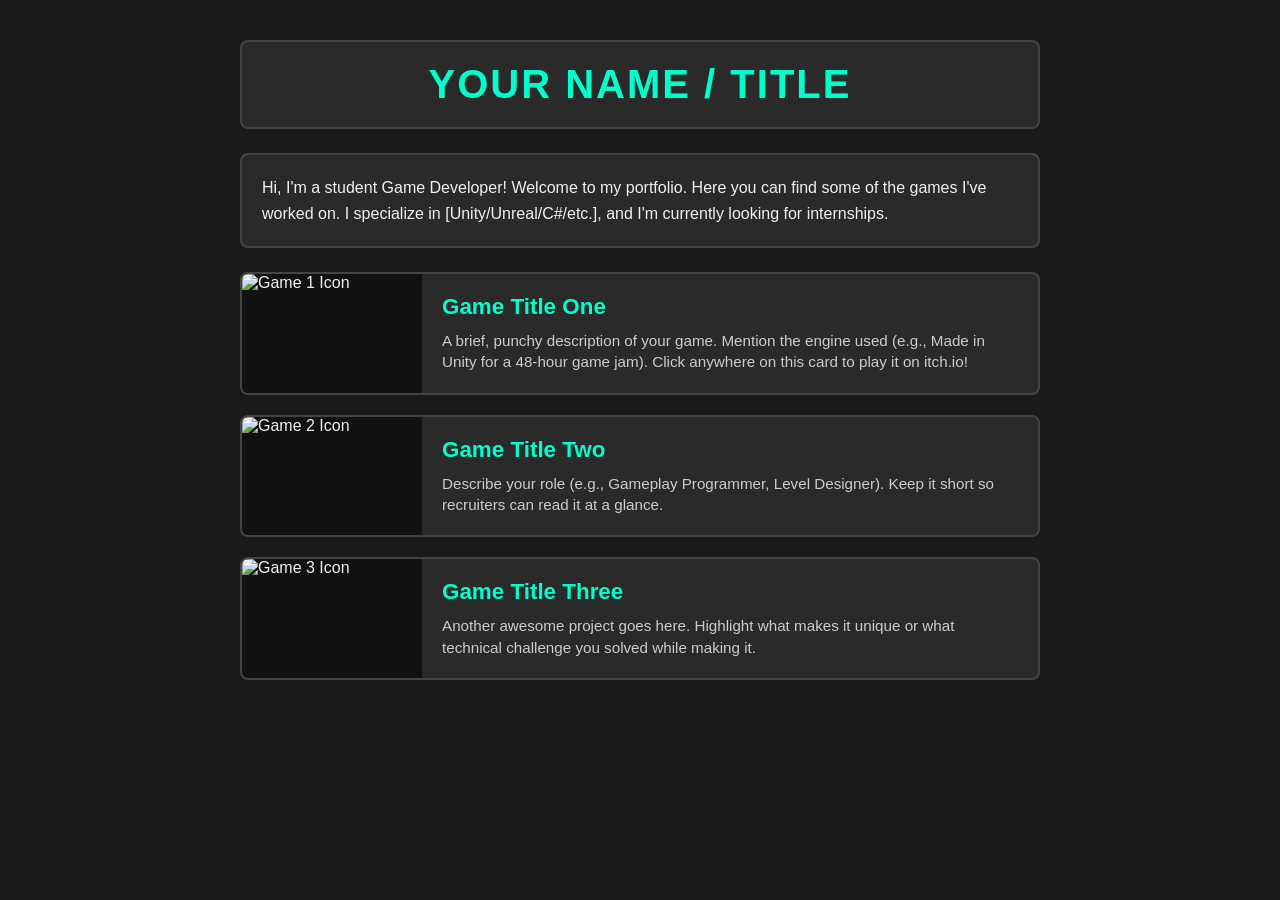
==== index.html @ 4d973065 "fix: folder fix" ====
<!DOCTYPE html>
<html lang="en">
<head>
    <meta charset="UTF-8">
    <meta name="viewport" content="width=device-width, initial-scale=1.0">
    <title>My Game Dev Portfolio</title>
    <link rel="stylesheet" href="style.css">
</head>
<body>

    <div class="portfolio-container">
        
        <header class="portfolio-header">
            <h1>YOUR NAME / TITLE</h1>
        </header>

        <section class="portfolio-bio">
            <p>Hi, I'm a student Game Developer! Welcome to my portfolio. Here you can find some of the games I've worked on. I specialize in [Unity/Unreal/C#/etc.], and I'm currently looking for internships.</p>
        </section>

        <main class="projects-list">

            <a href="https://your-username.itch.io/your-game-1" target="_blank" class="project-card">
                <div class="project-image-box">
                    <img src="https://via.placeholder.com/150" alt="Game 1 Icon" class="project-icon">
                </div>
                <div class="project-details">
                    <h3>Game Title One</h3>
                    <p>A brief, punchy description of your game. Mention the engine used (e.g., Made in Unity for a 48-hour game jam). Click anywhere on this card to play it on itch.io!</p>
                </div>
            </a>

            <a href="https://your-username.itch.io/your-game-2" target="_blank" class="project-card">
                <div class="project-image-box">
                    <img src="https://via.placeholder.com/150" alt="Game 2 Icon" class="project-icon">
                </div>
                <div class="project-details">
                    <h3>Game Title Two</h3>
                    <p>Describe your role (e.g., Gameplay Programmer, Level Designer). Keep it short so recruiters can read it at a glance.</p>
                </div>
            </a>

            <a href="https://your-username.itch.io/your-game-3" target="_blank" class="project-card">
                <div class="project-image-box">
                    <img src="https://via.placeholder.com/150" alt="Game 3 Icon" class="project-icon">
                </div>
                <div class="project-details">
                    <h3>Game Title Three</h3>
                    <p>Another awesome project goes here. Highlight what makes it unique or what technical challenge you solved while making it.</p>
                </div>
            </a>

        </main>
    </div>

</body>
</html>
---- style.css ----
/* --- Global Styles --- */
* {
    box-sizing: border-box;
    margin: 0;
    padding: 0;
    font-family: 'Segoe UI', Tahoma, Geneva, Verdana, sans-serif;
}

body {
    background-color: #1a1a1a; /* Dark background - classic for game dev portfolios */
    color: #f0f0f0;
    display: flex;
    justify-content: center;
    padding: 40px 20px;
}

.portfolio-container {
    width: 100%;
    max-width: 800px; /* Keeps the layout neat and centered */
    display: flex;
    flex-direction: column;
    gap: 24px;
}

/* --- Header / Title --- */
.portfolio-header {
    background-color: #2a2a2a;
    border: 2px solid #444;
    padding: 20px;
    text-align: center;
    border-radius: 8px;
}

.portfolio-header h1 {
    font-size: 2.5rem;
    letter-spacing: 2px;
    color: #00ffcc; /* Accent color for a nice dev vibe */
}

/* --- Bio Section --- */
.portfolio-bio {
    background-color: #2a2a2a;
    border: 2px solid #444;
    padding: 20px;
    border-radius: 8px;
    line-height: 1.6;
}

/* --- Projects List & Cards --- */
.projects-list {
    display: flex;
    flex-direction: column;
    gap: 20px;
}

/* Making the entire row a clickable link */
.project-card {
    display: flex;
    background-color: #2a2a2a;
    border: 2px solid #444;
    border-radius: 8px;
    overflow: hidden;
    text-decoration: none; /* Removes underline from links */
    color: inherit;
    transition: transform 0.2s ease, border-color 0.2s ease;
}

/* Hover effect to show it's clickable */
.project-card:hover {
    transform: translateY(-3px);
    border-color: #00ffcc;
    background-color: #333;
}

/* Left Box: Image/Icon */
.project-image-box {
    width: 180px; /* Fixed width for the image slot */
    min-width: 180px;
    background-color: #111;
    display: flex;
    align-items: center;
    justify-content: center;
}

.project-icon {
    width: 100%;
    height: 100%;
    object-fit: cover; /* Prevents stretching of your project images */
}

/* Right Box: Text Details */
.project-details {
    padding: 20px;
    display: flex;
    flex-direction: column;
    justify-content: center;
    gap: 10px;
}

.project-details h3 {
    color: #00ffcc;
    font-size: 1.4rem;
}

.project-details p {
    font-size: 0.95rem;
    color: #cccccc;
    line-height: 1.4;
}

/* --- Responsive Layout for Mobile Devices --- */
@media (max-width: 600px) {
    .project-card {
        flex-direction: column; /* Stacks image on top of text on small screens */
    }
    
    .project-image-box {
        width: 100%;
        height: 150px;
    }
}
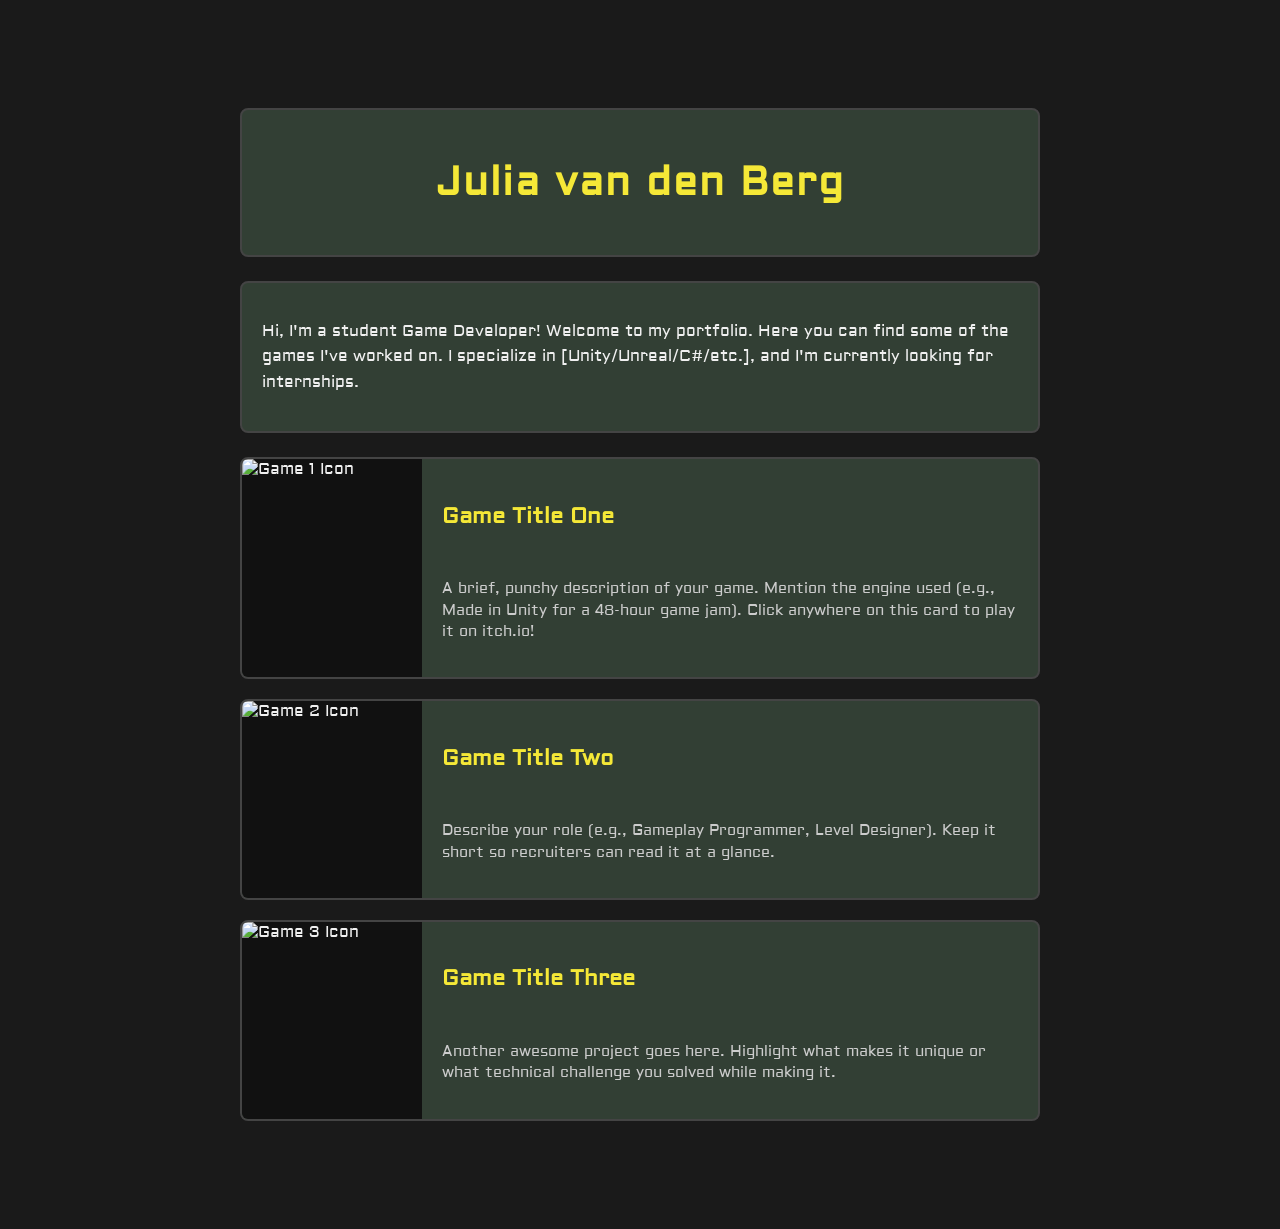
==== commit 0950685d: "mooiii" ====
--- a/index.html
+++ b/index.html
@@ -11,7 +11,7 @@
     <div class="portfolio-container">
         
         <header class="portfolio-header">
-            <h1>YOUR NAME / TITLE</h1>
+            <h1>Julia van den Berg</h1>
         </header>
 
         <section class="portfolio-bio">
--- a/style.css
+++ b/style.css
@@ -1,22 +1,39 @@
+/* --- Custom Font Setup --- */
+@font-face {
+    font-family: 'Aldrich';
+    src: url('Fonts/Aldrich-Regular.ttf') format('truetype');
+    font-weight: normal;
+    font-style: normal;
+}
+
 /* --- Global Styles --- */
 * {
     box-sizing: border-box;
-    margin: 0;
-    padding: 0;
-    font-family: 'Segoe UI', Tahoma, Geneva, Verdana, sans-serif;
+    margin: 100;
+    padding: 1;
+    font-family: 'Aldrich', 'Segoe UI', Tahoma, Geneva, Verdana, sans-serif;
 }
 
 body {
-    background-color: #1a1a1a; /* Dark background - classic for game dev portfolios */
+    /* Set your background image */
+    background-image: url('Images/mountainbackground.png');
+    background-size: cover;       /* Scales the image to completely fill the screen width */
+    background-position: top center; /* CRITICAL: Starts the image perfectly at the top */
+    background-repeat: no-repeat;  /* Prevents the image from tiling/repeating */
+    background-attachment: scroll; /* CRITICAL: Allows the image to move naturally when you scroll */
+    
+    /* Fallback background color in case the image takes a second to load */
+    background-color: #1a1a1a; 
+    
     color: #f0f0f0;
     display: flex;
     justify-content: center;
-    padding: 40px 20px;
+    padding: 100px 20px;
 }
 
 .portfolio-container {
     width: 100%;
-    max-width: 800px; /* Keeps the layout neat and centered */
+    max-width: 800px;
     display: flex;
     flex-direction: column;
     gap: 24px;
@@ -24,7 +41,9 @@
 
 /* --- Header / Title --- */
 .portfolio-header {
-    background-color: #2a2a2a;
+    /* Added an alpha channel (last number) to make the background slightly transparent */
+    background-color: rgba(56, 71, 58, 0.85); 
+    backdrop-filter: blur(5px); /* Gives a sleek blurred-glass effect over the mountain image */
     border: 2px solid #444;
     padding: 20px;
     text-align: center;
@@ -34,12 +53,13 @@
 .portfolio-header h1 {
     font-size: 2.5rem;
     letter-spacing: 2px;
-    color: #00ffcc; /* Accent color for a nice dev vibe */
+    color: #f5e837;
 }
 
 /* --- Bio Section --- */
 .portfolio-bio {
-    background-color: #2a2a2a;
+    background-color: rgba(56, 71, 58, 0.85);
+    backdrop-filter: blur(5px);
     border: 2px solid #444;
     padding: 20px;
     border-radius: 8px;
@@ -53,28 +73,27 @@
     gap: 20px;
 }
 
-/* Making the entire row a clickable link */
 .project-card {
     display: flex;
-    background-color: #2a2a2a;
+    background-color: rgba(56, 71, 58, 0.85);
+    backdrop-filter: blur(5px);
     border: 2px solid #444;
     border-radius: 8px;
     overflow: hidden;
-    text-decoration: none; /* Removes underline from links */
+    text-decoration: none;
     color: inherit;
-    transition: transform 0.2s ease, border-color 0.2s ease;
+    transition: transform 0.2s ease, border-color 0.2s ease, background-color 0.2s ease;
 }
 
-/* Hover effect to show it's clickable */
 .project-card:hover {
     transform: translateY(-3px);
-    border-color: #00ffcc;
-    background-color: #333;
+    border-color: #f5e837;
+    background-color: rgba(51, 51, 51, 0.95);
 }
 
 /* Left Box: Image/Icon */
 .project-image-box {
-    width: 180px; /* Fixed width for the image slot */
+    width: 180px;
     min-width: 180px;
     background-color: #111;
     display: flex;
@@ -85,7 +104,7 @@
 .project-icon {
     width: 100%;
     height: 100%;
-    object-fit: cover; /* Prevents stretching of your project images */
+    object-fit: cover;
 }
 
 /* Right Box: Text Details */
@@ -98,7 +117,7 @@
 }
 
 .project-details h3 {
-    color: #00ffcc;
+    color: #f5e837;
     font-size: 1.4rem;
 }
 
@@ -111,7 +130,7 @@
 /* --- Responsive Layout for Mobile Devices --- */
 @media (max-width: 600px) {
     .project-card {
-        flex-direction: column; /* Stacks image on top of text on small screens */
+        flex-direction: column;
     }
     
     .project-image-box {
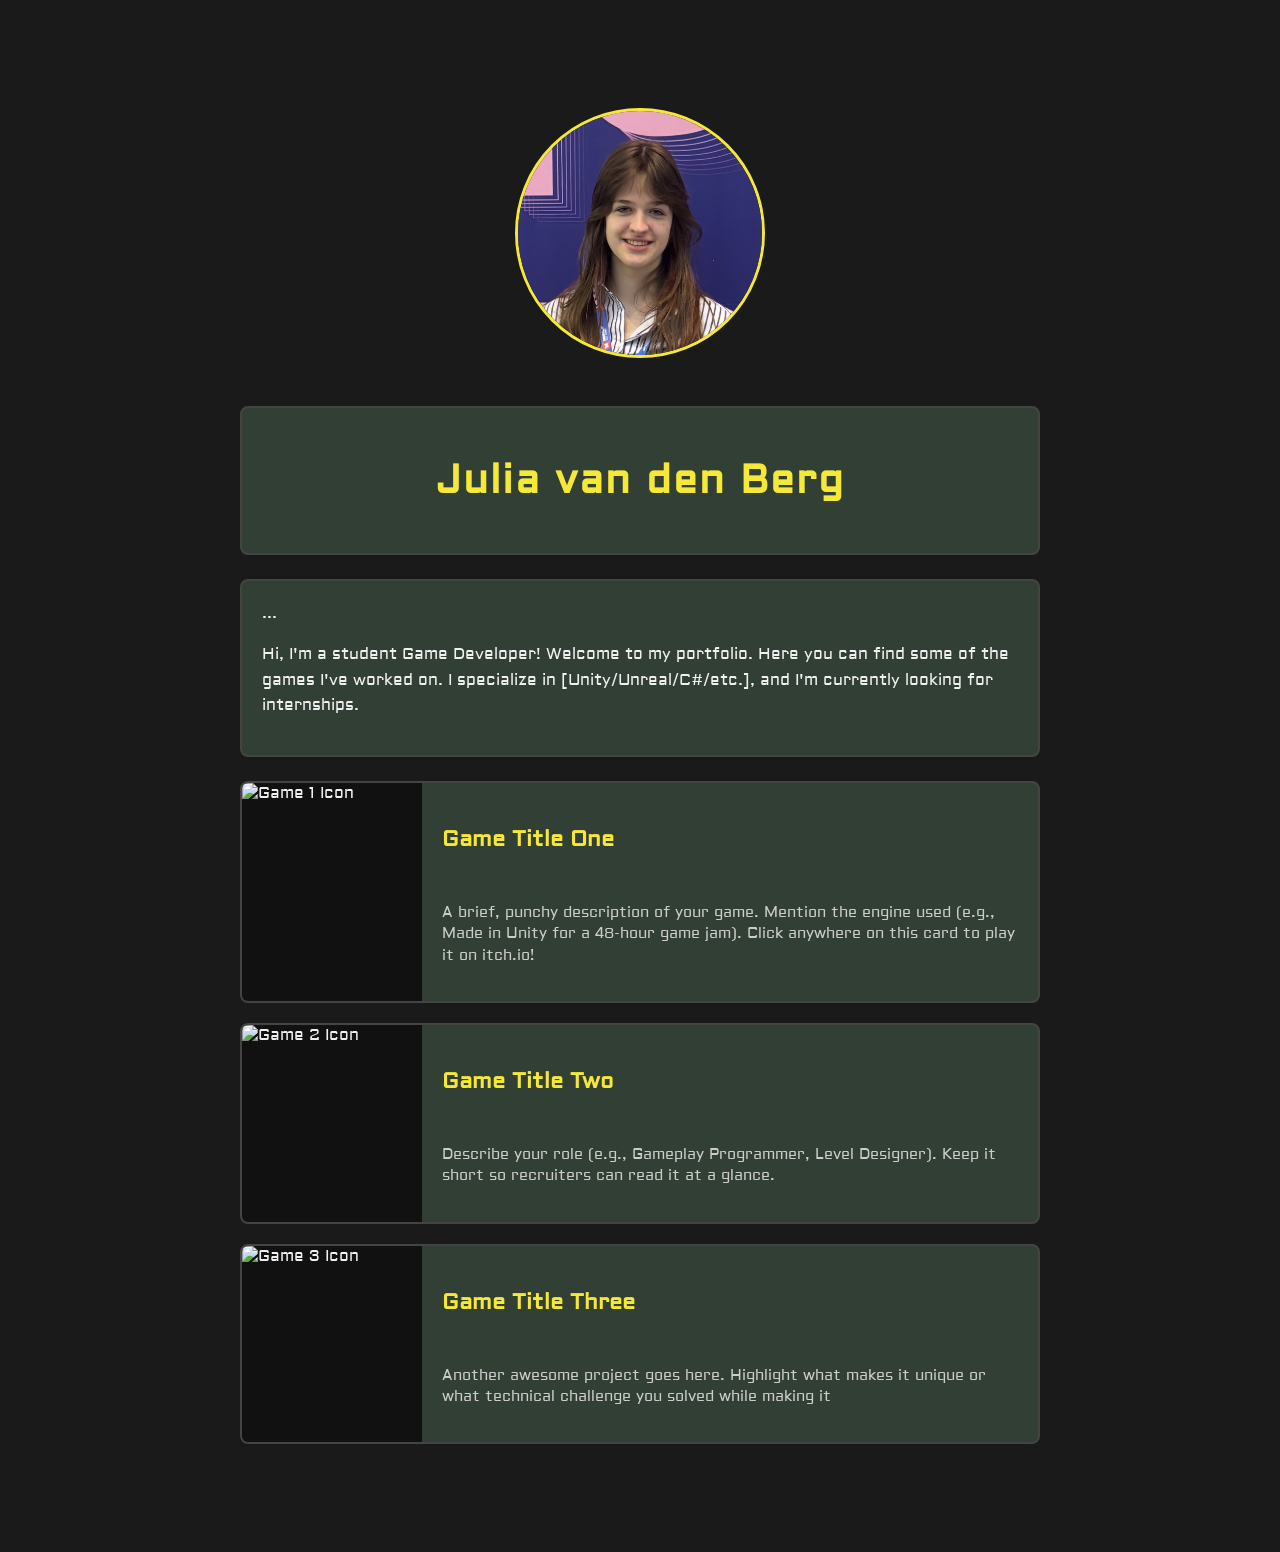
==== commit 5cdc8f46: "avatar added" ====
--- a/index.html
+++ b/index.html
@@ -10,11 +10,14 @@
 
     <div class="portfolio-container">
         
+        <img src="Images/portret.png" alt="Julia van den Berg Portrait" class="portfolio-avatar">
+        
         <header class="portfolio-header">
             <h1>Julia van den Berg</h1>
         </header>
 
         <section class="portfolio-bio">
+            ...
             <p>Hi, I'm a student Game Developer! Welcome to my portfolio. Here you can find some of the games I've worked on. I specialize in [Unity/Unreal/C#/etc.], and I'm currently looking for internships.</p>
         </section>
 
@@ -46,12 +49,4 @@
                 </div>
                 <div class="project-details">
                     <h3>Game Title Three</h3>
-                    <p>Another awesome project goes here. Highlight what makes it unique or what technical challenge you solved while making it.</p>
-                </div>
-            </a>
-
-        </main>
-    </div>
-
-</body>
-</html>+                    <p>Another awesome project goes here. Highlight what makes it unique or what technical challenge you solved while making it
--- a/style.css
+++ b/style.css
@@ -40,16 +40,30 @@
 }
 
 /* --- Header / Title --- */
+/* --- Header / Title --- */
 .portfolio-header {
-    /* Added an alpha channel (last number) to make the background slightly transparent */
     background-color: rgba(56, 71, 58, 0.85); 
-    backdrop-filter: blur(5px); /* Gives a sleek blurred-glass effect over the mountain image */
+    backdrop-filter: blur(5px); 
     border: 2px solid #444;
     padding: 20px;
     text-align: center;
     border-radius: 8px;
+    
+    /* Cleaned up: Removed the inner vertical flex stacking since the image left the building */
 }
 
+/* Updated: Styled as an independent floating element above the box */
+.portfolio-avatar {
+    width: 250px;  
+    height: 250px;
+    border-radius: 50%;
+    border: 3px solid #f5e837; 
+    object-fit: cover;
+    
+    /* Centering an independent element: 0 top, auto sides, 24px bottom gap to push the box away */
+    display: block;
+    margin: 0 auto 24px auto; 
+}
 .portfolio-header h1 {
     font-size: 2.5rem;
     letter-spacing: 2px;
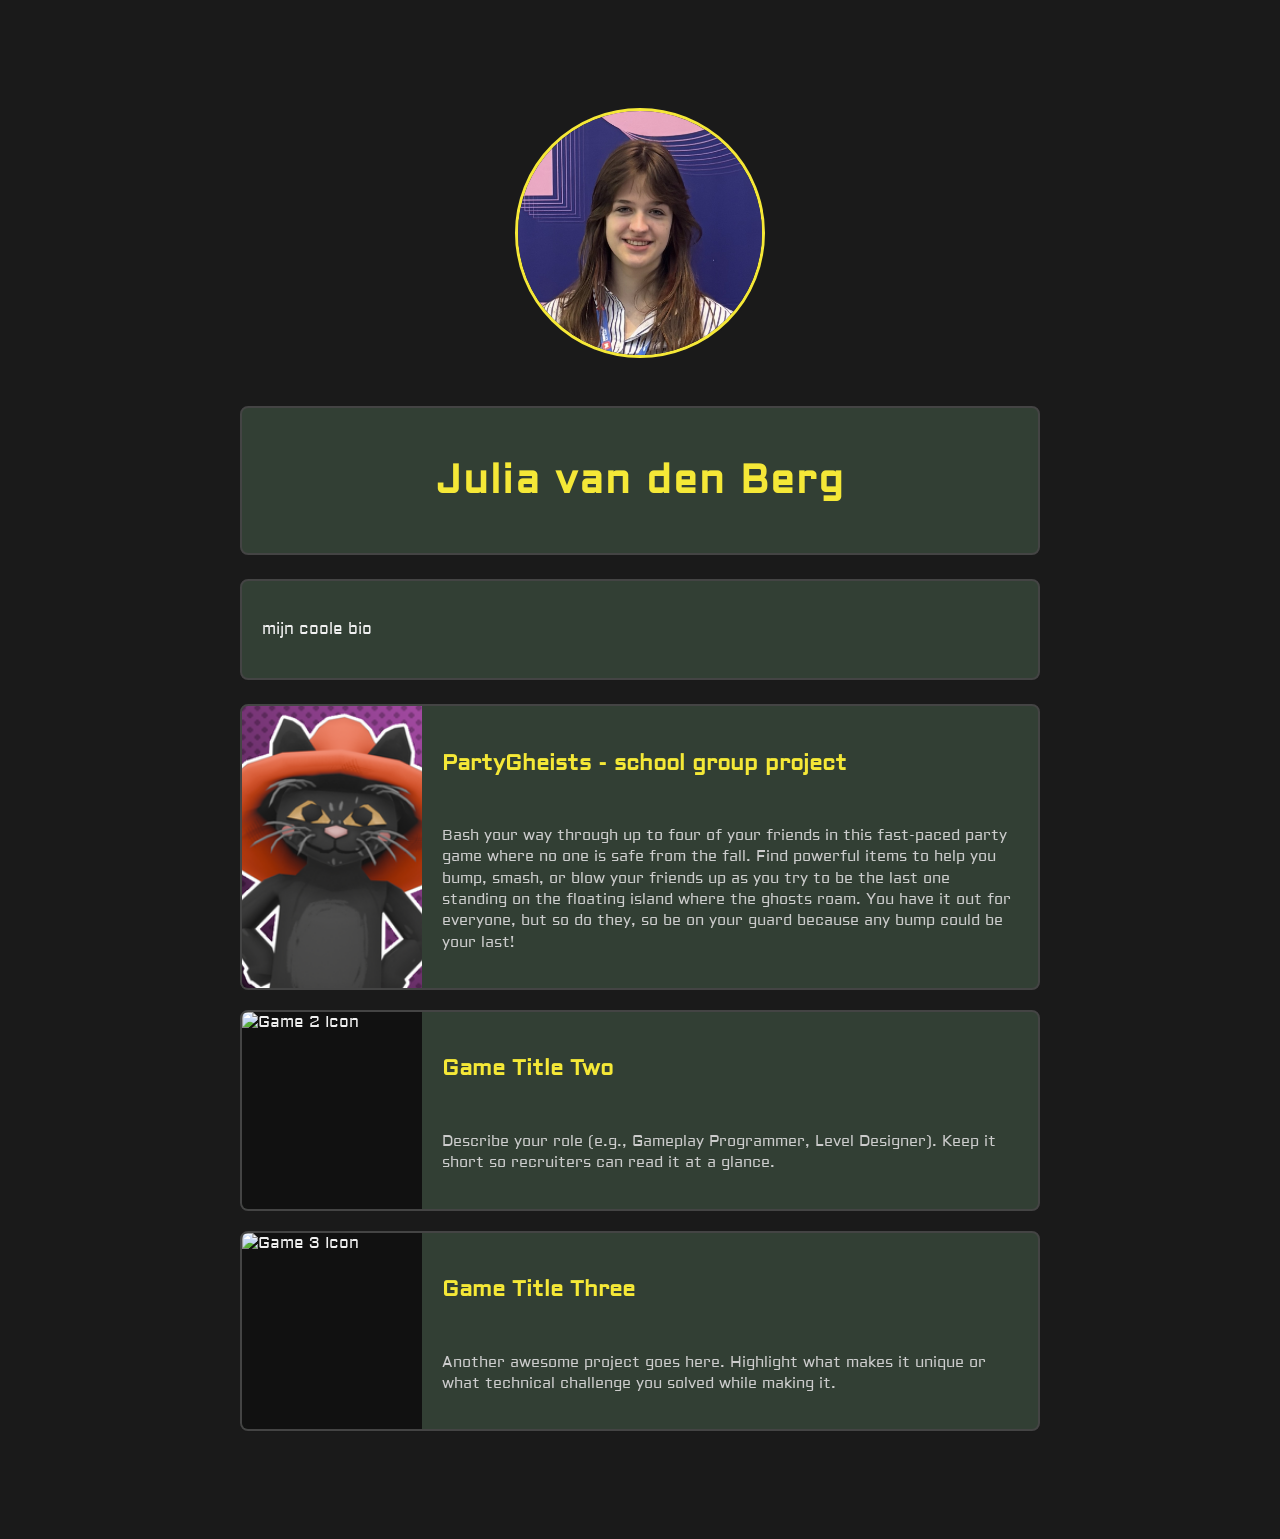
==== commit 76829bae: "partygheists game added" ====
--- a/index.html
+++ b/index.html
@@ -17,19 +17,21 @@
         </header>
 
         <section class="portfolio-bio">
-            ...
-            <p>Hi, I'm a student Game Developer! Welcome to my portfolio. Here you can find some of the games I've worked on. I specialize in [Unity/Unreal/C#/etc.], and I'm currently looking for internships.</p>
+            <p>mijn coole bio</p>
         </section>
 
         <main class="projects-list">
 
-            <a href="https://your-username.itch.io/your-game-1" target="_blank" class="project-card">
+            <a href="https://yordin-van-mourik.itch.io/party-polters" target="_blank" class="project-card">
                 <div class="project-image-box">
-                    <img src="https://via.placeholder.com/150" alt="Game 1 Icon" class="project-icon">
+                    <img src="Images/partygheists.png" alt="PartyGheists Game Icon" class="project-icon">
                 </div>
                 <div class="project-details">
-                    <h3>Game Title One</h3>
-                    <p>A brief, punchy description of your game. Mention the engine used (e.g., Made in Unity for a 48-hour game jam). Click anywhere on this card to play it on itch.io!</p>
+                    <h3>PartyGheists - school group project</h3>
+                    <p>Bash your way through up to four of your friends in this fast-paced party game where no one is safe from the fall.
+
+Find powerful items to help you bump, smash, or blow your friends up as you try to be the last one standing on the floating island where the ghosts roam.
+You have it out for everyone, but so do they, so be on your guard because any bump could be your last!</p>
                 </div>
             </a>
 
@@ -49,4 +51,12 @@
                 </div>
                 <div class="project-details">
                     <h3>Game Title Three</h3>
-                    <p>Another awesome project goes here. Highlight what makes it unique or what technical challenge you solved while making it+                    <p>Another awesome project goes here. Highlight what makes it unique or what technical challenge you solved while making it.</p>
+                </div>
+            </a>
+
+        </main>
+    </div>
+
+</body>
+</html>
